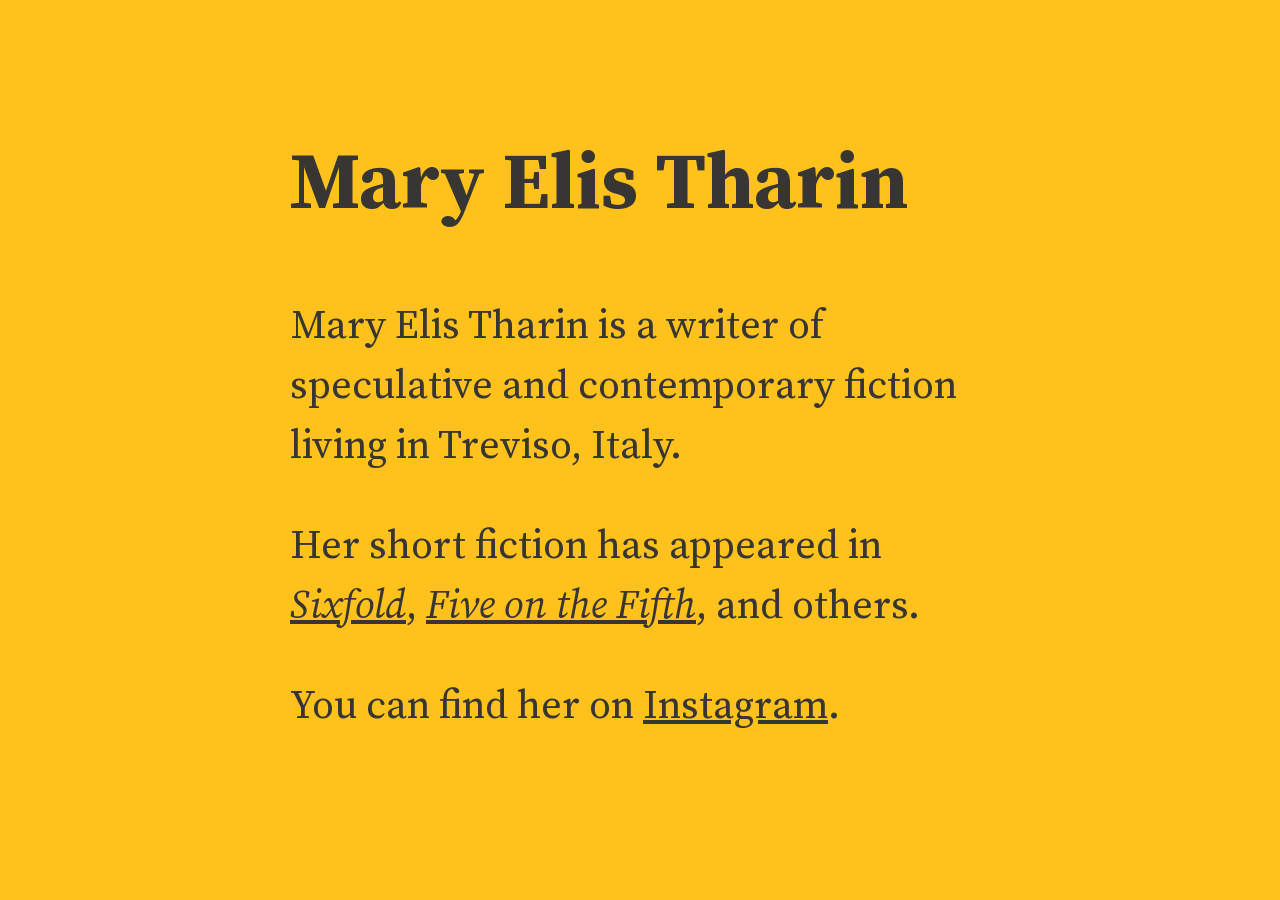
==== index.html @ e2961c13 "Update index.html" ====
<!DOCTYPE html>
<html lang=en>
<head>
<title>Mary Elis Tharin</title>
<meta charset="utf-8">
<meta name="viewport" content="width=device-width, initial-scale=1">
<link rel="apple-touch-icon" sizes="180x180" href="/apple-touch-icon.png">
<link rel="icon" type="image/png" sizes="32x32" href="/favicon-32x32.png">
<link rel="icon" type="image/png" sizes="16x16" href="/favicon-16x16.png">
<link rel="stylesheet" href="/style.css">
</head>
<body>
    <div id="container">
        <h1>Mary Elis Tharin</h1>
        <ul id="menu">
            <li><a href="/" class="active">About</a></li>
            <li><a href="/stories.html">Stories</a></li>
            <li><a href="/contact.html">Contact</a></li>
        </ul>
        <div id="body">
            <p>Mary Elis Tharin is a writer of speculative and contemporary fiction living in Treviso, Italy.</p>

            <p>Her short fiction has appeared in <a href="http://www.sixfold.org/FicSummer21/Tharin.html" target="_blank"><em>Sixfold</em></a>, <a href="http://www.fiveonthefifth.com/vol-5-issue-11-story-1" target="_blank"><em>Five on the Fifth</em></a>, and others.</p>

            <p>You can find her on <a href="https://www.instagram.com/elis_tharin/">Instagram</a>.</p>
        </div>
    </div>
</body>
</html>
---- style.css ----
@import "sanitize.css";
@import "source-serif-text.css";
/* This page is set in Source Serif, designed by Frank Grießhammer
   Copyright 2014-2021 Adobe, used under the terms of the SIL license
   https://adobe-fonts.github.io/source-serif/ */

:root {
    --color-text: rgb(56, 54, 50);
    --color-background: rgb(255, 194, 28);
    --color-background-secondary: rgb(230, 165, 10);
    --color-text-secondary: rgb(131, 77, 5);
    --color-text-faded: rgb(230, 165, 10);
}

html {
    color: var(--color-text);
    background-color: var(--color-background);
}

::selection {
    background-color: var(--color-text);
    color: var(--color-background);
}

body {
    font-family: "Source Serif", serif;
    font-variant-numeric: oldstyle-nums proportional-nums;
    text-rendering: optimizeLegibility;
}

a {
  color: var(--color-text);
}

#container {
    margin: 3em auto 3em auto;
    font-size: 2.5em;
    max-width: 700px;
}

ul#menu {
  display: none;
  list-style-type: none;
  margin: 0;
  padding: 0;
}

ul#menu li {
  display: inline;
}

ul#menu li a {
  text-decoration: none;
  color: var(--color-text-secondary);
  padding: 4px 0px 4px 18px;
}

ul#menu li a.active {
  color: var(--color-text);
}

ul#menu li a:hover {
  background-color: var(--color-background-secondary);
}
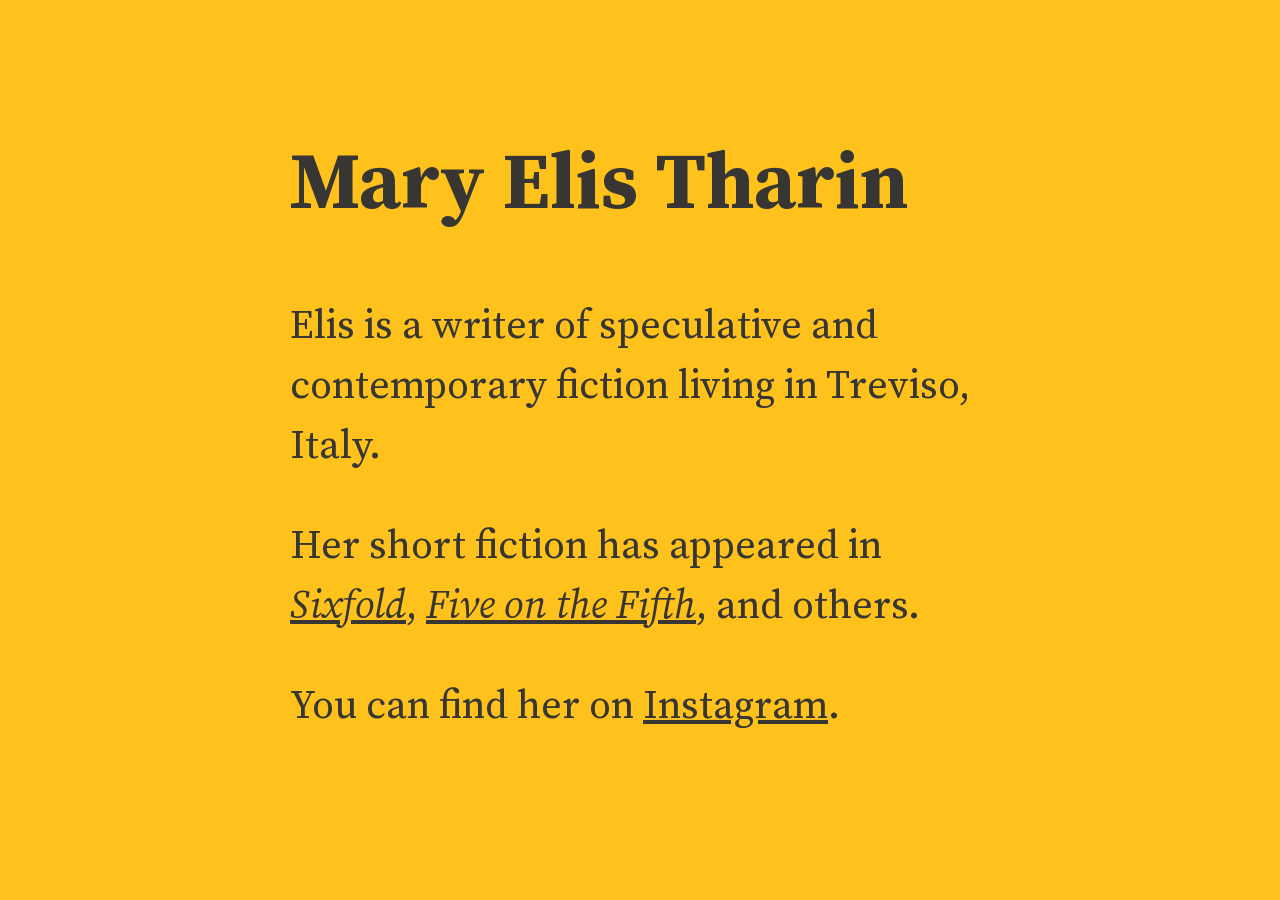
==== commit ab3d7751: "Update index.html" ====
--- a/index.html
+++ b/index.html
@@ -18,7 +18,7 @@
             <li><a href="/contact.html">Contact</a></li>
         </ul>
         <div id="body">
-            <p>Mary Elis Tharin is a writer of speculative and contemporary fiction living in Treviso, Italy.</p>
+            <p>Elis is a writer of speculative and contemporary fiction living in Treviso, Italy.</p>
 
             <p>Her short fiction has appeared in <a href="http://www.sixfold.org/FicSummer21/Tharin.html" target="_blank"><em>Sixfold</em></a>, <a href="http://www.fiveonthefifth.com/vol-5-issue-11-story-1" target="_blank"><em>Five on the Fifth</em></a>, and others.</p>
 
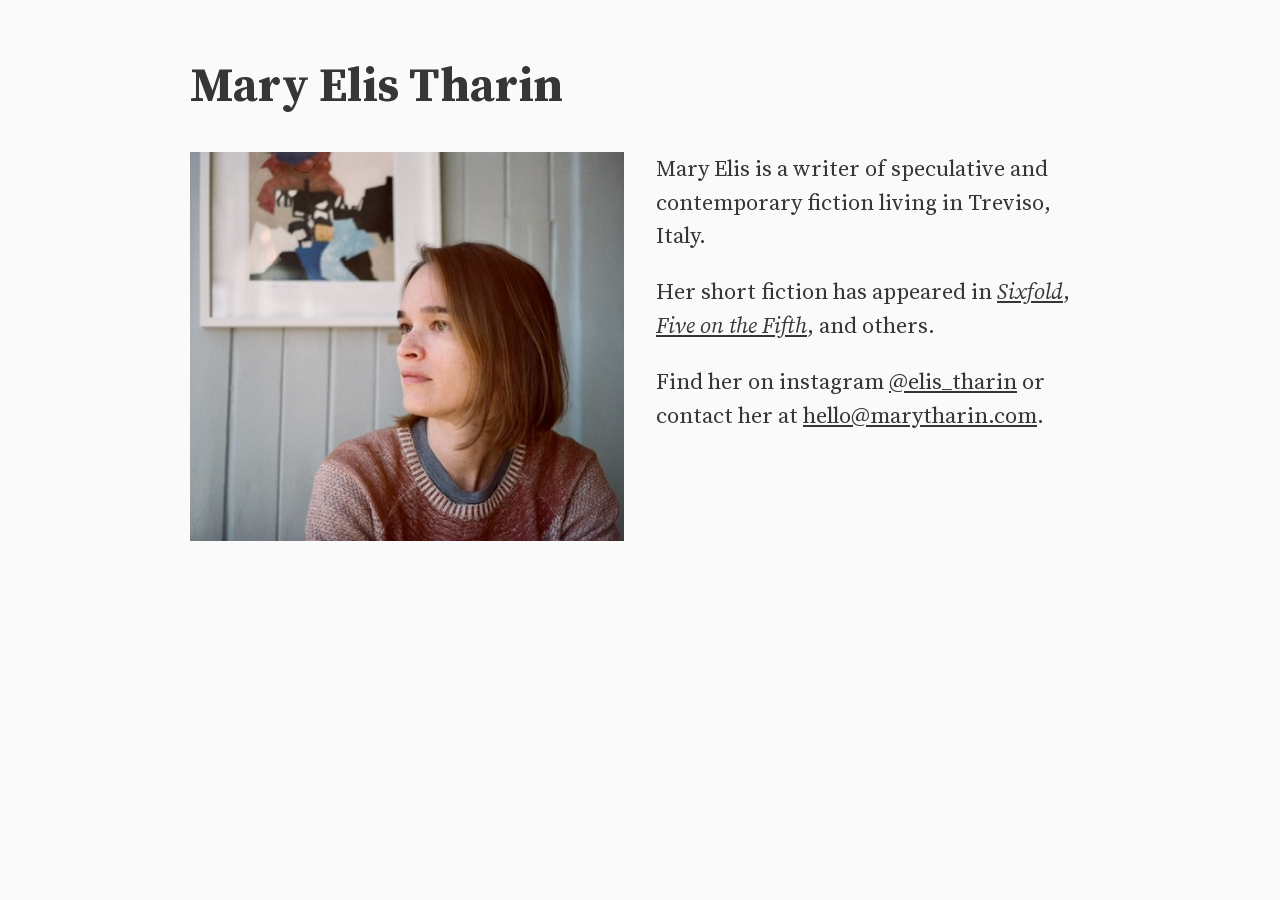
==== commit c227968e: "updates" ====
--- a/index.html
+++ b/index.html
@@ -12,17 +12,24 @@
 <body>
     <div id="container">
         <h1>Mary Elis Tharin</h1>
-        <ul id="menu">
-            <li><a href="/" class="active">About</a></li>
-            <li><a href="/stories.html">Stories</a></li>
-            <li><a href="/contact.html">Contact</a></li>
-        </ul>
+
         <div id="body">
-            <p>Elis is a writer of speculative and contemporary fiction living in Treviso, Italy.</p>
+            <div id="photo">
+                <img src="photos/mary-scotland-1-medium.jpeg">
+            </div>
 
-            <p>Her short fiction has appeared in <a href="http://www.sixfold.org/FicSummer21/Tharin.html" target="_blank"><em>Sixfold</em></a>, <a href="http://www.fiveonthefifth.com/vol-5-issue-11-story-1" target="_blank"><em>Five on the Fifth</em></a>, and others.</p>
+            <div id="text">
+                <p>Mary Elis is a writer of speculative and contemporary fiction living in Treviso, Italy.</p>
 
-            <p>You can find her on <a href="https://www.instagram.com/elis_tharin/">Instagram</a>.</p>
+                <p>Her short fiction has appeared in
+                    <a href="http://www.sixfold.org/FicSummer21/Tharin.html" target="_blank"><em>Sixfold</em></a>,
+                    <a href="http://www.fiveonthefifth.com/vol-5-issue-11-story-1" target="_blank"><em>Five on the Fifth</em></a>,
+                    and others.
+                </p>
+
+                <p>Find her on instagram <a href="https://www.instagram.com/elis_tharin">@elis_tharin</a>
+                    or contact her at <a href="mailto:hello@marytharin.com?subject=Hi%20Mary">hello@marytharin.com</a>.</p>
+            </div>
         </div>
     </div>
 </body>
--- a/style.css
+++ b/style.css
@@ -5,21 +5,13 @@
    https://adobe-fonts.github.io/source-serif/ */
 
 :root {
-    --color-text: rgb(56, 54, 50);
-    --color-background: rgb(255, 194, 28);
-    --color-background-secondary: rgb(230, 165, 10);
-    --color-text-secondary: rgb(131, 77, 5);
-    --color-text-faded: rgb(230, 165, 10);
+    --color-text: rgb(54, 54, 54);
+    --color-background: rgb(250, 250, 250);
 }
 
 html {
     color: var(--color-text);
     background-color: var(--color-background);
-}
-
-::selection {
-    background-color: var(--color-text);
-    color: var(--color-background);
 }
 
 body {
@@ -28,37 +20,43 @@
     text-rendering: optimizeLegibility;
 }
 
+h1 {
+    font-size: 3em;
+}
+
 a {
-  color: var(--color-text);
+    color: var(--color-text);
 }
 
 #container {
     margin: 3em auto 3em auto;
-    font-size: 2.5em;
-    max-width: 700px;
+    max-width: 900px;
 }
 
-ul#menu {
-  display: none;
-  list-style-type: none;
-  margin: 0;
-  padding: 0;
+#body p {
+    font-size: 1.4em;
 }
 
-ul#menu li {
-  display: inline;
+#body {
+    display: grid;
+    grid-template-columns: 1fr 1fr;
+    gap: 2em;
 }
 
-ul#menu li a {
-  text-decoration: none;
-  color: var(--color-text-secondary);
-  padding: 4px 0px 4px 18px;
+#photo {
+    overflow: hidden;
 }
 
-ul#menu li a.active {
-  color: var(--color-text);
+#photo img {
+    max-width: 135%;
+    max-height: auto;
+    margin-left: -14%;
 }
 
-ul#menu li a:hover {
-  background-color: var(--color-background-secondary);
+#text {
+    text-align: left;
 }
+
+#text p:first-child {
+    margin-top: 0;
+}
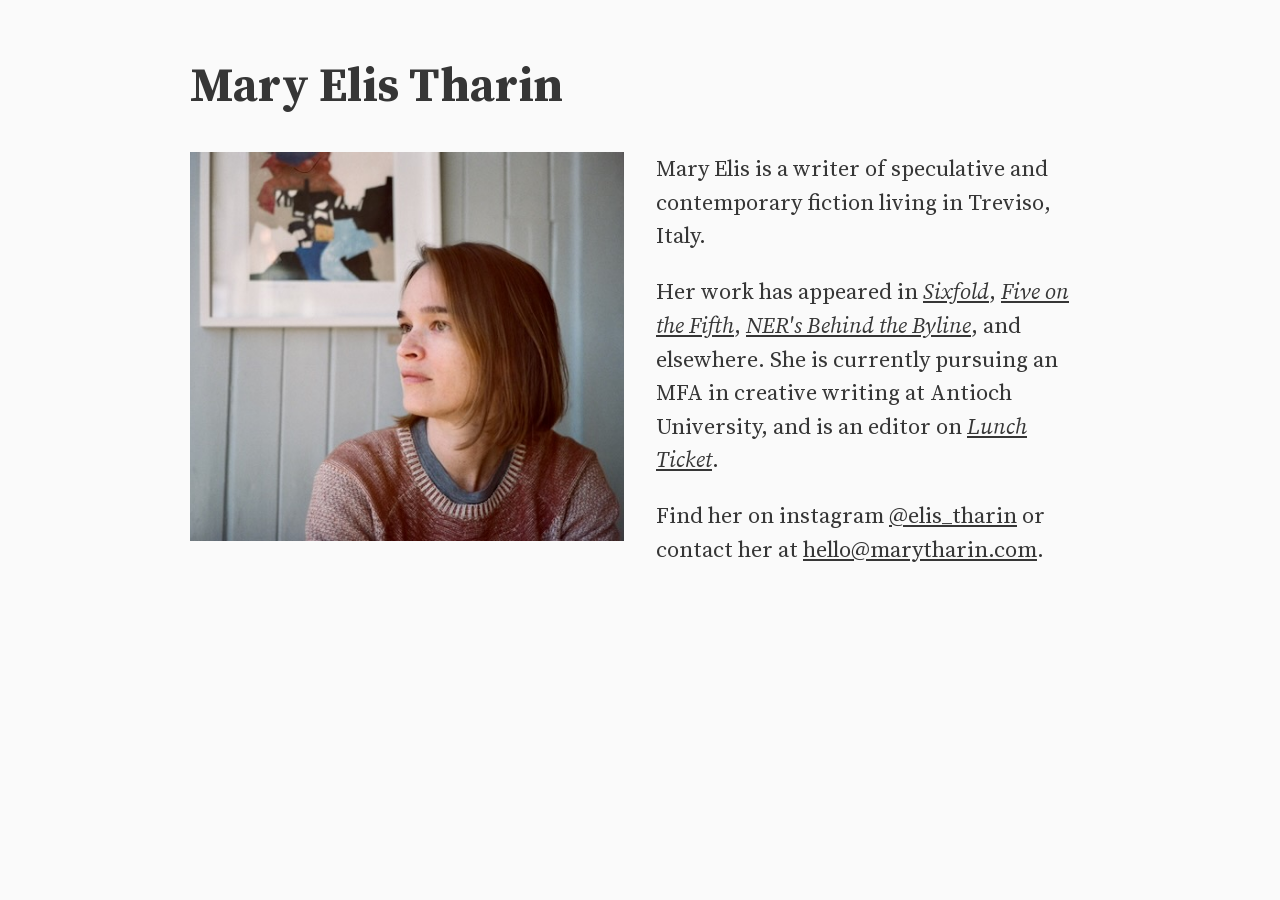
==== commit 8ae0e3fe: "updates" ====
--- a/index.html
+++ b/index.html
@@ -21,10 +21,12 @@
             <div id="text">
                 <p>Mary Elis is a writer of speculative and contemporary fiction living in Treviso, Italy.</p>
 
-                <p>Her short fiction has appeared in
-                    <a href="http://www.sixfold.org/FicSummer21/Tharin.html" target="_blank"><em>Sixfold</em></a>,
-                    <a href="http://www.fiveonthefifth.com/vol-5-issue-11-story-1" target="_blank"><em>Five on the Fifth</em></a>,
-                    and others.
+                <p>Her work has appeared in
+                    <a href="http://www.sixfold.org/FicSummer21/Tharin.html" class="journal">Sixfold</a>,
+                    <a href="http://www.fiveonthefifth.com/vol-5-issue-11-story-1" class="journal">Five on the Fifth</a>,
+                    <a href="https://www.nereview.com/2022/05/11/alyssa-pelish/" class="journal">NER's Behind the Byline</a>,
+                    and elsewhere. She is currently pursuing an MFA in creative writing at Antioch University,
+                    and is an editor on <a href="https://lunchticket.org" class="journal">Lunch Ticket</a>.
                 </p>
 
                 <p>Find her on instagram <a href="https://www.instagram.com/elis_tharin">@elis_tharin</a>
--- a/style.css
+++ b/style.css
@@ -26,6 +26,10 @@
 
 a {
     color: var(--color-text);
+}
+
+a.journal {
+    font-style: italic;
 }
 
 #container {
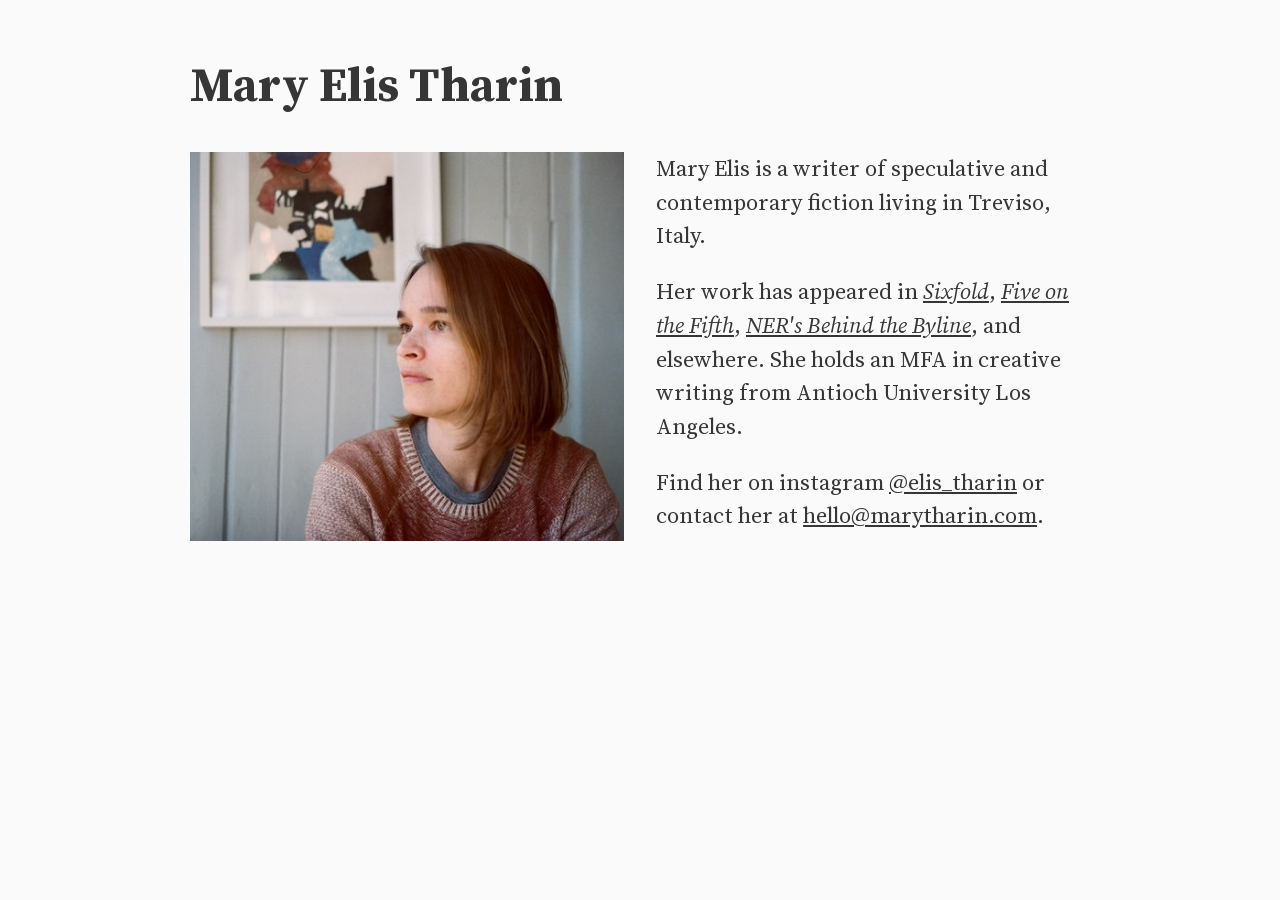
==== commit 0d1cfe70: "graduated!" ====
--- a/index.html
+++ b/index.html
@@ -25,8 +25,7 @@
                     <a href="http://www.sixfold.org/FicSummer21/Tharin.html" class="journal">Sixfold</a>,
                     <a href="http://www.fiveonthefifth.com/vol-5-issue-11-story-1" class="journal">Five on the Fifth</a>,
                     <a href="https://www.nereview.com/2022/05/11/alyssa-pelish/" class="journal">NER's Behind the Byline</a>,
-                    and elsewhere. She is currently pursuing an MFA in creative writing at Antioch University,
-                    and is an editor on <a href="https://lunchticket.org" class="journal">Lunch Ticket</a>.
+                    and elsewhere. She holds an MFA in creative writing from Antioch University Los Angeles.
                 </p>
 
                 <p>Find her on instagram <a href="https://www.instagram.com/elis_tharin">@elis_tharin</a>
--- a/style.css
+++ b/style.css
@@ -18,6 +18,7 @@
     font-family: "Source Serif", serif;
     font-variant-numeric: oldstyle-nums proportional-nums;
     text-rendering: optimizeLegibility;
+    padding: 0 3em;
 }
 
 h1 {
@@ -55,6 +56,7 @@
     max-width: 135%;
     max-height: auto;
     margin-left: -14%;
+    padding-bottom: 2em;
 }
 
 #text {
@@ -64,3 +66,23 @@
 #text p:first-child {
     margin-top: 0;
 }
+
+@media (max-width: 600px) {
+    body {
+        padding: 0 2em;
+    }
+
+    h1 {
+        font-size: 2.8em;
+    }
+
+    #body {
+        display: block;
+    }
+}
+
+@media (max-width: 410px) {
+    h1 {
+        font-size: 2.4em;
+    }
+}
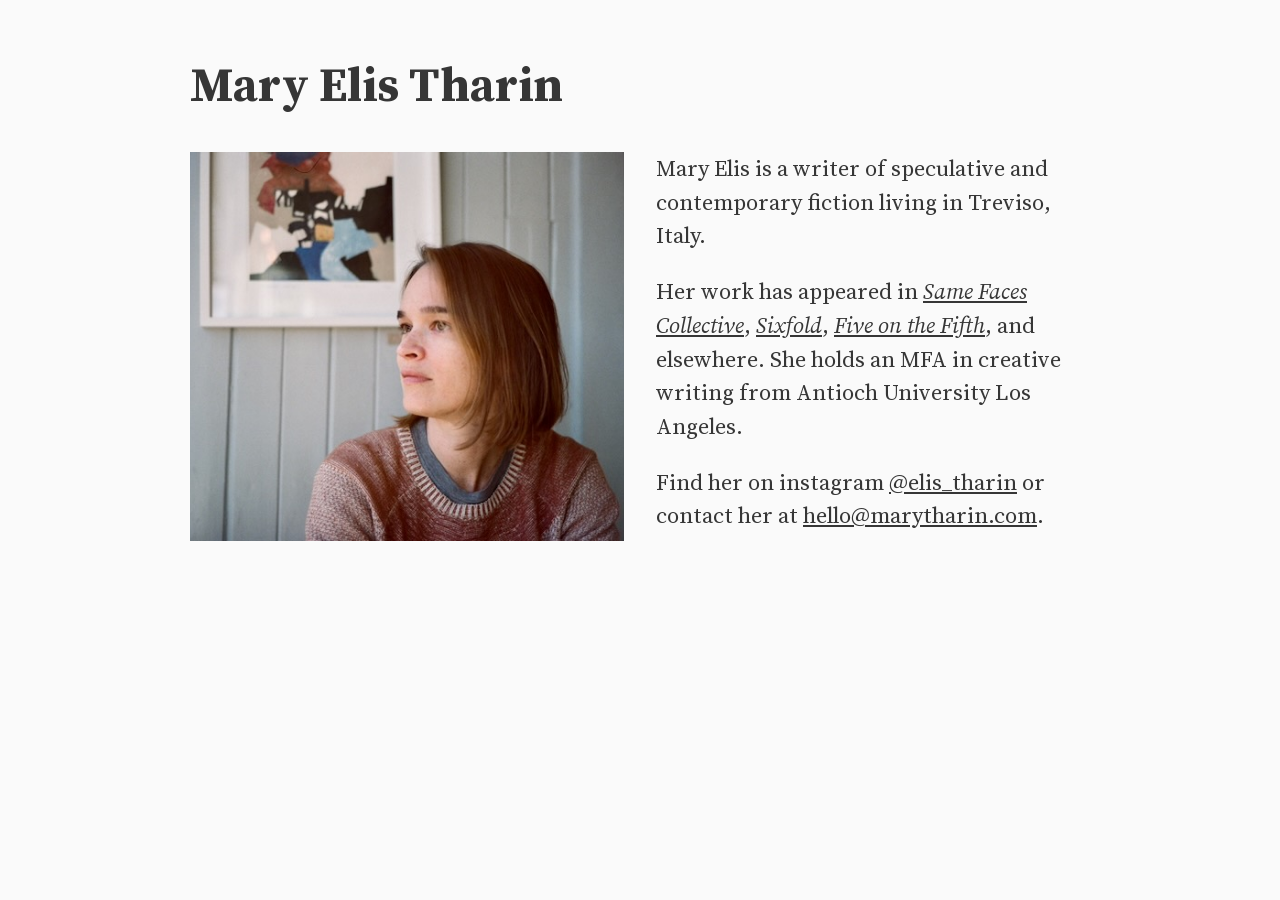
==== commit af09378a: "updated lit journals" ====
--- a/index.html
+++ b/index.html
@@ -22,9 +22,9 @@
                 <p>Mary Elis is a writer of speculative and contemporary fiction living in Treviso, Italy.</p>
 
                 <p>Her work has appeared in
+                    <a href="https://www.samefacescollective.com/post/_glit" class="journal">Same Faces Collective</a>,
                     <a href="http://www.sixfold.org/FicSummer21/Tharin.html" class="journal">Sixfold</a>,
                     <a href="http://www.fiveonthefifth.com/vol-5-issue-11-story-1" class="journal">Five on the Fifth</a>,
-                    <a href="https://www.nereview.com/2022/05/11/alyssa-pelish/" class="journal">NER's Behind the Byline</a>,
                     and elsewhere. She holds an MFA in creative writing from Antioch University Los Angeles.
                 </p>
 
